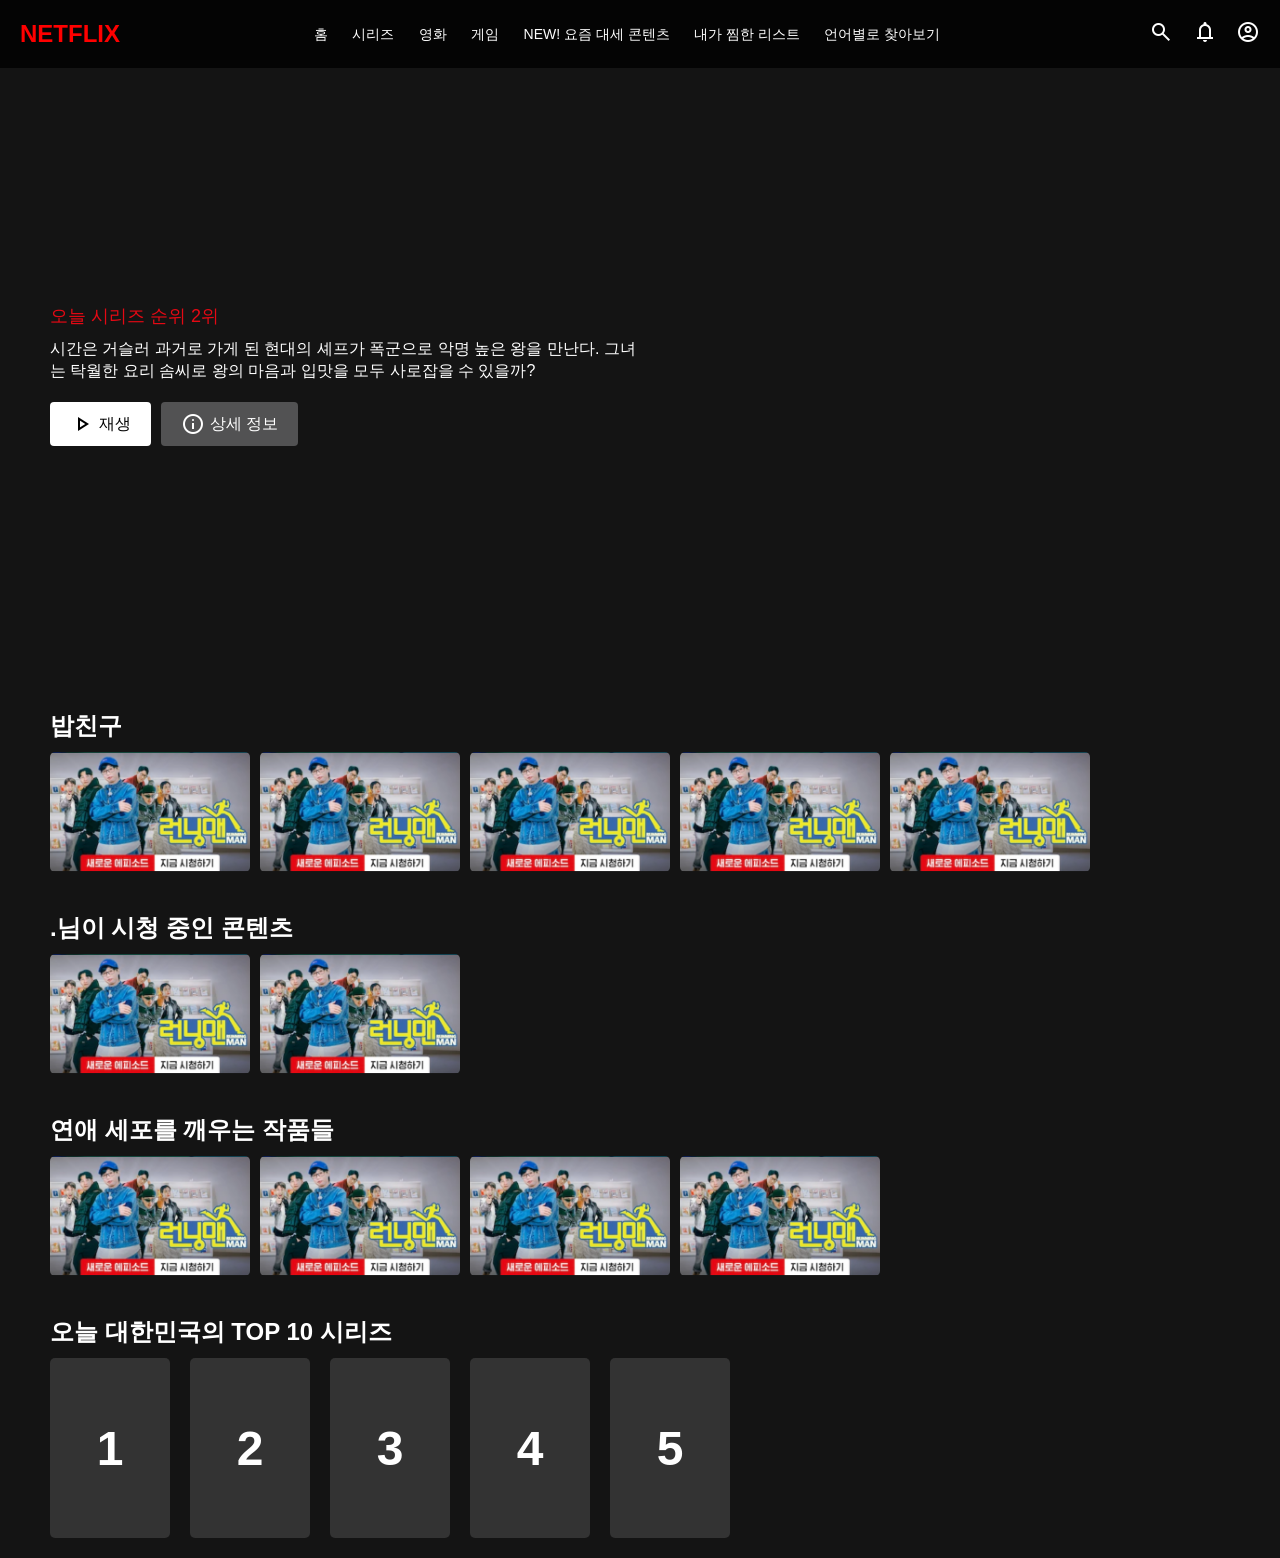
==== index.html @ c1e09744 "add basic structure" ====
<!DOCTYPE html>
<html lang="ko">
	<head>
		<meta charset="UTF-8" />
		<title>Netflix Clone - 김희원</title>
		<link rel="stylesheet" href="styles.css" />
		<!-- Use Material UI -->
		<link
			rel="stylesheet"
			href="https://fonts.googleapis.com/css2?family=Material+Symbols+Outlined:opsz,wght,FILL,GRAD@20..48,400,0,0"
		/>
	</head>
	<body>
		<!-- Header -->
		<header class="header">
			<div class="logo">NETFLIX</div>
			<nav class="nav">
				<a href="#">홈</a>
				<a href="#">시리즈</a>
				<a href="#">영화</a>
				<a href="#">게임</a>
				<a href="#">NEW! 요즘 대세 콘텐츠</a>
				<a href="#">내가 찜한 리스트</a>
				<a href="#">언어별로 찾아보기</a>
			</nav>
			<div class="icons">
				<span class="material-symbols-outlined" aria-label="검색">search</span>
				<span class="material-symbols-outlined" aria-label="알림"
					>notifications</span
				>
				<span class="material-symbols-outlined" aria-label="프로필"
					>account_circle</span
				>
			</div>
		</header>

		<!-- Hero Section -->
		<section class="hero">
			<div class="hero-content">
				<p class="rank">오늘 시리즈 순위 2위</p>
				<p class="desc">
					시간은 거슬러 과거로 가게 된 현대의 셰프가 폭군으로 악명 높은 왕을
					만난다. 그녀는 탁월한 요리 솜씨로 왕의 마음과 입맛을 모두 사로잡을 수
					있을까?
				</p>
				<div class="buttons">
					<button class="play">
						<span class="material-symbols-outlined">play_arrow</span> 재생
					</button>
					<button class="info">
						<span class="material-symbols-outlined">info</span> 상세 정보
					</button>
				</div>
			</div>
		</section>

		<!-- Content Rows -->
		<section class="row">
			<h2>밥친구</h2>
			<div class="row-posters">
				<img src="assets/runningman.png" alt="쇼1" />
				<img src="assets/runningman.png" alt="쇼2" />
				<img src="assets/runningman.png" alt="쇼3" />
				<img src="assets/runningman.png" alt="쇼4" />
				<img src="assets/runningman.png" alt="쇼5" />
			</div>
		</section>

		<section class="row">
			<h2>.님이 시청 중인 콘텐츠</h2>
			<div class="row-posters">
				<img src="assets/runningman.png" alt="쇼6" />
				<img src="assets/runningman.png" alt="쇼7" />
			</div>
		</section>

		<section class="row">
			<h2>연애 세포를 깨우는 작품들</h2>
			<div class="row-posters">
				<img src="assets/runningman.png" alt="쇼8" />
				<img src="assets/runningman.png" alt="쇼9" />
				<img src="assets/runningman.png" alt="쇼10" />
				<img src="assets/runningman.png" alt="쇼11" />
			</div>
		</section>

		<section class="row">
			<h2>오늘 대한민국의 TOP 10 시리즈</h2>
			<div class="top10">
				<div class="top-card">1</div>
				<div class="top-card">2</div>
				<div class="top-card">3</div>
				<div class="top-card">4</div>
				<div class="top-card">5</div>
			</div>
		</section>
	</body>
</html>
---- styles.css ----
/* Reset */
* {
	margin: 0;
	padding: 0;
	box-sizing: border-box;
}

body {
	background-color: #141414;
	color: #fff;
	font-family: Arial, sans-serif;
}

/* Header */
.header {
	display: flex;
	justify-content: space-between;
	align-items: center;
	padding: 20px;
	background: rgba(0, 0, 0, 0.8);
	position: fixed;
	top: 0;
	width: 100%;
	z-index: 10;
}

.logo {
	color: red;
	font-size: 24px;
	font-weight: bold;
}

.nav a {
	margin: 0 10px;
	color: #fff;
	text-decoration: none;
	font-size: 14px;
}

.icons span {
	margin-left: 15px;
	cursor: pointer;
}

/* Hero Section */
.hero {
	background: url("https://via.placeholder.com/1280x600") center center / cover
		no-repeat;
	height: 70vh;
	display: flex;
	align-items: center;
	padding-left: 50px;
	margin-top: 60px;
}

.hero-content {
	max-width: 600px;
}

.rank {
	font-size: 18px;
	margin-bottom: 10px;
	color: #e50914;
}

.desc {
	font-size: 16px;
	line-height: 1.4;
	margin-bottom: 20px;
}

.buttons button {
	padding: 10px 20px;
	margin-right: 10px;
	font-size: 16px;
	border: none;
	cursor: pointer;
	border-radius: 4px;
}

.buttons {
	display: flex;
	flex-direction: row;
}

.play {
	background: #fff;
	color: #000;
	justify-content: center;
	display: flex;
	align-items: center;
	gap: 5px;
}

.info {
	background: rgba(109, 109, 110, 0.7);
	color: #fff;
	justify-content: center;
	display: flex;
	align-items: center;
	gap: 5px;
}

/* Rows */
.row {
	padding: 20px 50px;
}

.row h2 {
	margin-bottom: 10px;
}

.row-posters {
	display: flex;
	gap: 10px;
	overflow-x: auto;
}

.row-posters img {
	width: 200px;
	height: 120px;
	object-fit: cover;
	border-radius: 5px;
	transition: transform 0.3s;
}

.row-posters img:hover {
	transform: scale(1.1);
}

/* Top 10 */
.top10 {
	display: flex;
	gap: 20px;
}

.top-card {
	width: 120px;
	height: 180px;
	background: #333;
	display: flex;
	justify-content: center;
	align-items: center;
	font-size: 48px;
	font-weight: bold;
	border-radius: 5px;
}
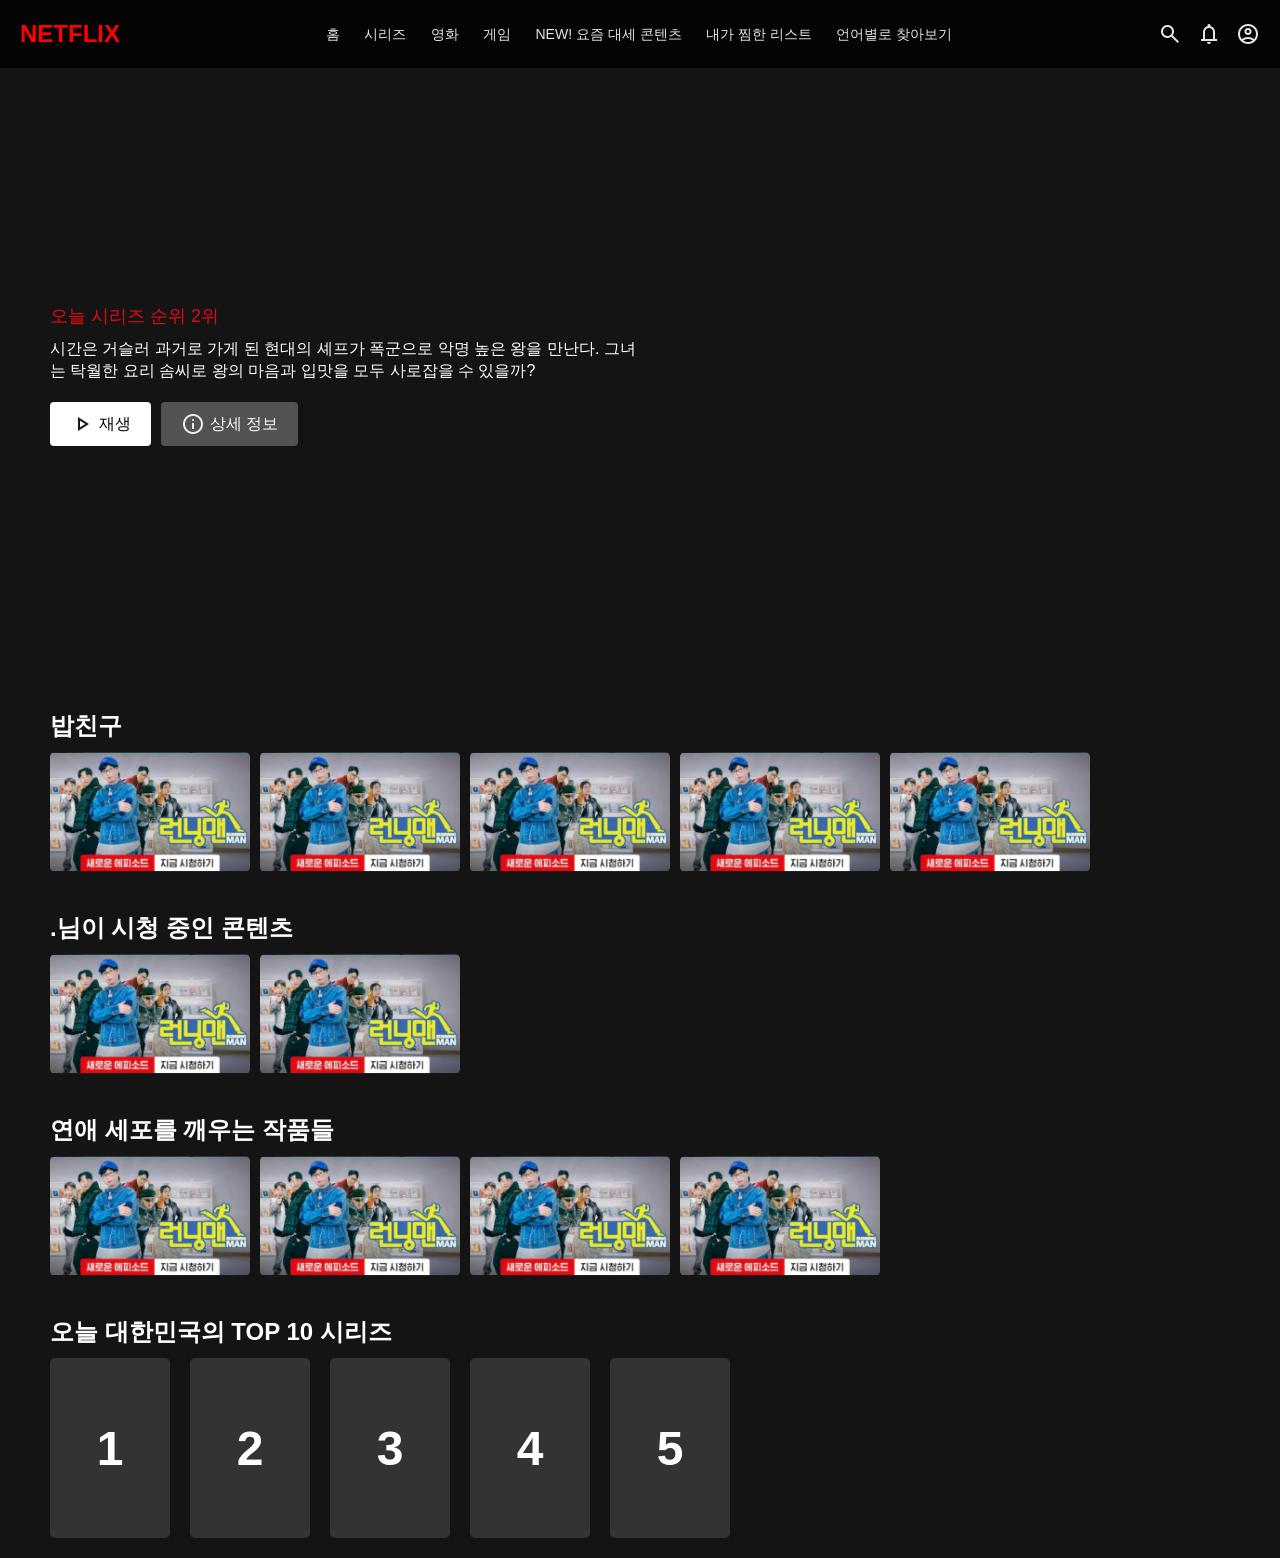
==== commit 311b7fd4: "fix html tags and add effects when hovering" ====
--- a/index.html
+++ b/index.html
@@ -13,7 +13,7 @@
 	<body>
 		<!-- Header -->
 		<header class="header">
-			<div class="logo">NETFLIX</div>
+			<h1 class="logo">NETFLIX</h1>
 			<nav class="nav">
 				<a href="#">홈</a>
 				<a href="#">시리즈</a>
@@ -24,13 +24,15 @@
 				<a href="#">언어별로 찾아보기</a>
 			</nav>
 			<div class="icons">
-				<span class="material-symbols-outlined" aria-label="검색">search</span>
-				<span class="material-symbols-outlined" aria-label="알림"
-					>notifications</span
-				>
-				<span class="material-symbols-outlined" aria-label="프로필"
-					>account_circle</span
-				>
+				<button class="icon-btn" aria-label="검색">
+					<span class="material-symbols-outlined">search</span>
+				</button>
+				<button class="icon-btn" aria-label="알림">
+					<span class="material-symbols-outlined">notifications</span>
+				</button>
+				<button class="icon-btn" aria-label="프로필">
+					<span class="material-symbols-outlined">account_circle</span>
+				</button>
 			</div>
 		</header>
 
@@ -44,10 +46,10 @@
 					있을까?
 				</p>
 				<div class="buttons">
-					<button class="play">
+					<button class="play" disabled>
 						<span class="material-symbols-outlined">play_arrow</span> 재생
 					</button>
-					<button class="info">
+					<button class="info" disabled>
 						<span class="material-symbols-outlined">info</span> 상세 정보
 					</button>
 				</div>
--- a/styles.css
+++ b/styles.css
@@ -35,11 +35,43 @@
 	color: #fff;
 	text-decoration: none;
 	font-size: 14px;
+	opacity: 0.9;
+	transition: transform 0.2s ease, opacity 0.2s ease;
+	display: inline-block;
 }
 
-.icons span {
-	margin-left: 15px;
+.nav a:hover {
+	opacity: 1;
+	transform: scale(1.1);
+}
+
+.icon-btn {
+	background: none;
+	border: none;
+	padding: 0;
+	margin: 0;
 	cursor: pointer;
+	display: flex;
+	align-items: center;
+	justify-content: center;
+	color: inherit;
+}
+
+.icon-btn:hover .material-symbols-outlined {
+	opacity: 1;
+	transform: scale(1.1);
+}
+
+.material-symbols-outlined {
+	font-size: 26px;
+	opacity: 0.9;
+	transition: transform 0.2s ease, opacity 0.2s ease;
+}
+
+.icons {
+	display: flex;
+	gap: 15px;
+	align-items: center;
 }
 
 /* Hero Section */
@@ -90,6 +122,15 @@
 	display: flex;
 	align-items: center;
 	gap: 5px;
+	border: none;
+	border-radius: 4px;
+	padding: 10px 20px;
+	cursor: pointer;
+	transition: background-color 0.2s ease;
+}
+
+.play:hover {
+	background: #e6e6e6;
 }
 
 .info {
@@ -99,6 +140,15 @@
 	display: flex;
 	align-items: center;
 	gap: 5px;
+	border: none;
+	border-radius: 4px;
+	padding: 10px 20px;
+	cursor: pointer;
+	transition: background-color 0.2s ease;
+}
+
+.info:hover {
+	background: rgba(109, 109, 110, 0.9);
 }
 
 /* Rows */
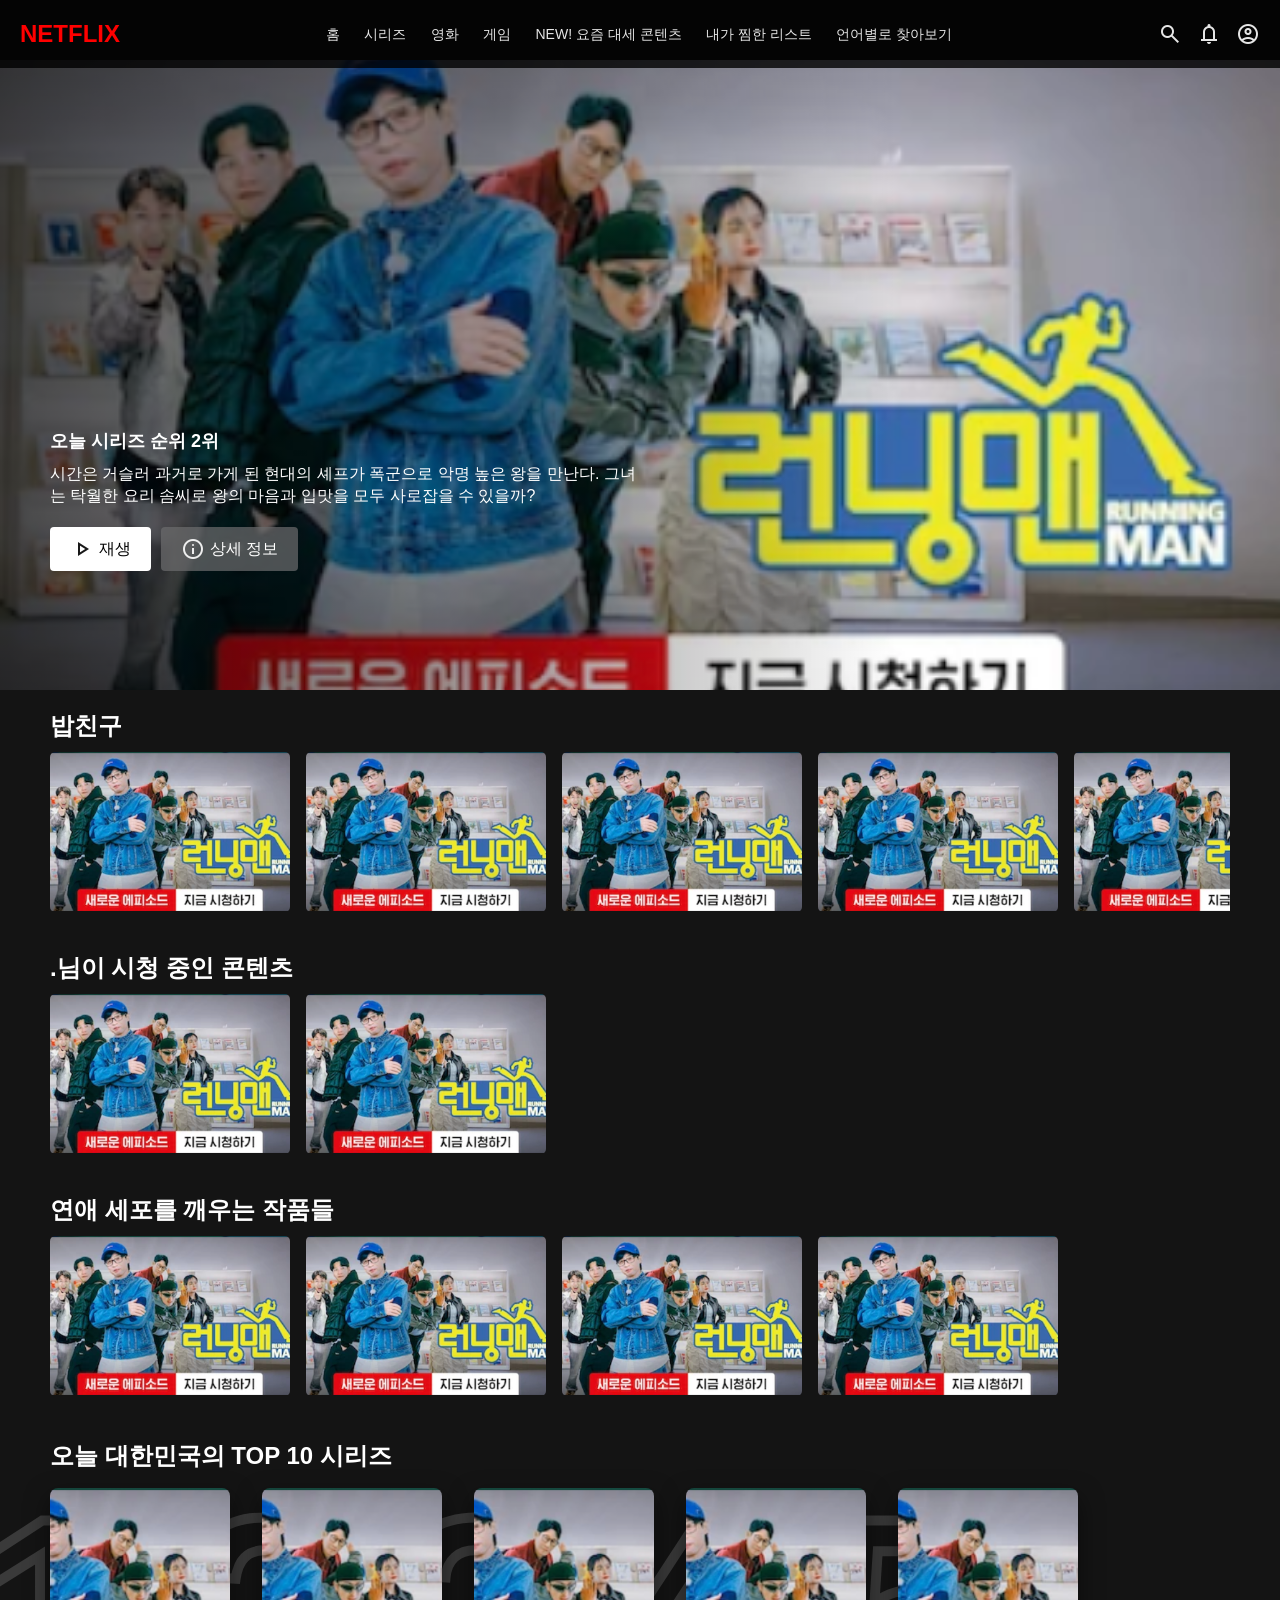
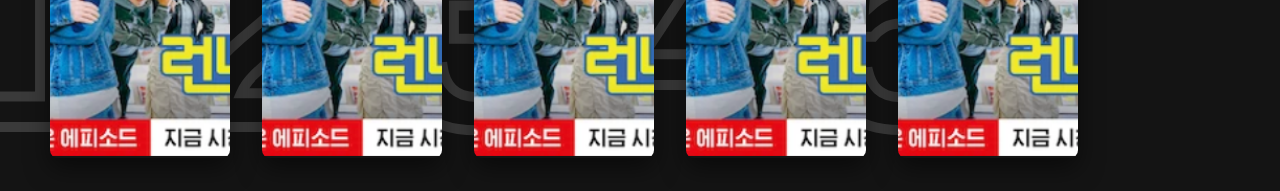
==== commit 0aa9b8c0: "modify top10 card design" ====
--- a/index.html
+++ b/index.html
@@ -38,20 +38,22 @@
 
 		<!-- Hero Section -->
 		<section class="hero">
-			<div class="hero-content">
-				<p class="rank">오늘 시리즈 순위 2위</p>
-				<p class="desc">
-					시간은 거슬러 과거로 가게 된 현대의 셰프가 폭군으로 악명 높은 왕을
-					만난다. 그녀는 탁월한 요리 솜씨로 왕의 마음과 입맛을 모두 사로잡을 수
-					있을까?
-				</p>
-				<div class="buttons">
-					<button class="play" disabled>
-						<span class="material-symbols-outlined">play_arrow</span> 재생
-					</button>
-					<button class="info" disabled>
-						<span class="material-symbols-outlined">info</span> 상세 정보
-					</button>
+			<div class="hero__inner">
+				<div class="hero-content">
+					<p class="rank">오늘 시리즈 순위 2위</p>
+					<p class="desc">
+						시간은 거슬러 과거로 가게 된 현대의 셰프가 폭군으로 악명 높은 왕을
+						만난다. 그녀는 탁월한 요리 솜씨로 왕의 마음과 입맛을 모두 사로잡을
+						수 있을까?
+					</p>
+					<div class="buttons">
+						<button class="play" disabled>
+							<span class="material-symbols-outlined">play_arrow</span> 재생
+						</button>
+						<button class="info" disabled>
+							<span class="material-symbols-outlined">info</span> 상세 정보
+						</button>
+					</div>
 				</div>
 			</div>
 		</section>
@@ -86,15 +88,40 @@
 			</div>
 		</section>
 
-		<section class="row">
-			<h2>오늘 대한민국의 TOP 10 시리즈</h2>
-			<div class="top10">
-				<div class="top-card">1</div>
-				<div class="top-card">2</div>
-				<div class="top-card">3</div>
-				<div class="top-card">4</div>
-				<div class="top-card">5</div>
-			</div>
+		<section class="row top10-section">
+			<h2>오늘 대한민국의 <strong>TOP 10</strong> 시리즈</h2>
+
+			<ol class="top10-list">
+				<li class="top10-item" data-rank="1">
+					<div class="poster-wrap">
+						<img class="poster-23" src="assets/runningman.png" alt="1" />
+					</div>
+				</li>
+
+				<li class="top10-item" data-rank="2">
+					<div class="poster-wrap">
+						<img class="poster-23" src="assets/runningman.png" alt="2" />
+					</div>
+				</li>
+
+				<li class="top10-item" data-rank="3">
+					<div class="poster-wrap">
+						<img class="poster-23" src="assets/runningman.png" alt="3" />
+					</div>
+				</li>
+
+				<li class="top10-item" data-rank="4">
+					<div class="poster-wrap">
+						<img class="poster-23" src="assets/runningman.png" alt="4" />
+					</div>
+				</li>
+
+				<li class="top10-item" data-rank="5">
+					<div class="poster-wrap">
+						<img class="poster-23" src="assets/runningman.png" alt="5" />
+					</div>
+				</li>
+			</ol>
 		</section>
 	</body>
 </html>
--- a/styles.css
+++ b/styles.css
@@ -76,13 +76,37 @@
 
 /* Hero Section */
 .hero {
-	background: url("https://via.placeholder.com/1280x600") center center / cover
-		no-repeat;
+	position: relative;
+	margin-top: 60px;
 	height: 70vh;
-	display: flex;
-	align-items: center;
+	min-height: 480px;
+	max-height: 720px;
+	display: flex;
+	align-items: center;
+	overflow: hidden;
+}
+
+.hero::before {
+	content: "";
+	position: absolute;
+	inset: 0;
+	background: linear-gradient(
+			90deg,
+			rgba(0, 0, 0, 0.65) 0%,
+			rgba(0, 0, 0, 0.35) 40%,
+			rgba(0, 0, 0, 0) 70%
+		),
+		url("assets/runningman.png") center / cover no-repeat;
+	z-index: 0;
+}
+
+.hero__inner {
+	width: 100%;
+	margin: 0 auto;
+	position: relative;
+	z-index: 1;
 	padding-left: 50px;
-	margin-top: 60px;
+	margin-top: 250px;
 }
 
 .hero-content {
@@ -92,7 +116,8 @@
 .rank {
 	font-size: 18px;
 	margin-bottom: 10px;
-	color: #e50914;
+	color: white;
+	font-weight: 600;
 }
 
 .desc {
@@ -162,16 +187,18 @@
 
 .row-posters {
 	display: flex;
-	gap: 10px;
+	gap: 16px;
 	overflow-x: auto;
 }
 
 .row-posters img {
-	width: 200px;
-	height: 120px;
+	width: 240px;
+	height: 160px;
 	object-fit: cover;
 	border-radius: 5px;
 	transition: transform 0.3s;
+	display: block;
+	flex: 0 0 auto;
 }
 
 .row-posters img:hover {
@@ -179,19 +206,60 @@
 }
 
 /* Top 10 */
-.top10 {
-	display: flex;
-	gap: 20px;
-}
-
-.top-card {
-	width: 120px;
-	height: 180px;
-	background: #333;
-	display: flex;
-	justify-content: center;
-	align-items: center;
-	font-size: 48px;
-	font-weight: bold;
-	border-radius: 5px;
-}
+.top10-section {
+	padding: 24px 50px;
+}
+.top10-section h2 {
+	margin-bottom: 16px;
+	font-size: 24px;
+}
+.top10-section h2 strong {
+	font-weight: 800;
+}
+
+.top10-list {
+	list-style: none;
+	display: flex;
+	gap: 32px;
+	counter-reset: rank;
+	position: relative;
+}
+
+.top10-item {
+	position: relative;
+	display: flex;
+	align-items: flex-end;
+}
+
+.top10-item::before {
+	content: attr(data-rank);
+	position: absolute;
+	left: -80px;
+	font-weight: 900;
+	font-size: 300px;
+	line-height: 0.9;
+	color: transparent;
+	-webkit-text-stroke: 10px rgba(255, 255, 255, 0.16);
+	text-stroke: 10px rgba(255, 255, 255, 0.16);
+	pointer-events: none;
+}
+
+.poster-wrap {
+	position: relative;
+	z-index: 1;
+	border-radius: 8px;
+	overflow: hidden;
+	box-shadow: 0 10px 24px rgba(0, 0, 0, 0.5);
+}
+
+.poster-23 {
+	width: 180px;
+	height: 270px;
+	object-fit: cover;
+	display: block;
+}
+
+.poster-wrap:hover {
+	transform: translateY(-2px);
+	transition: transform 0.2s ease;
+}
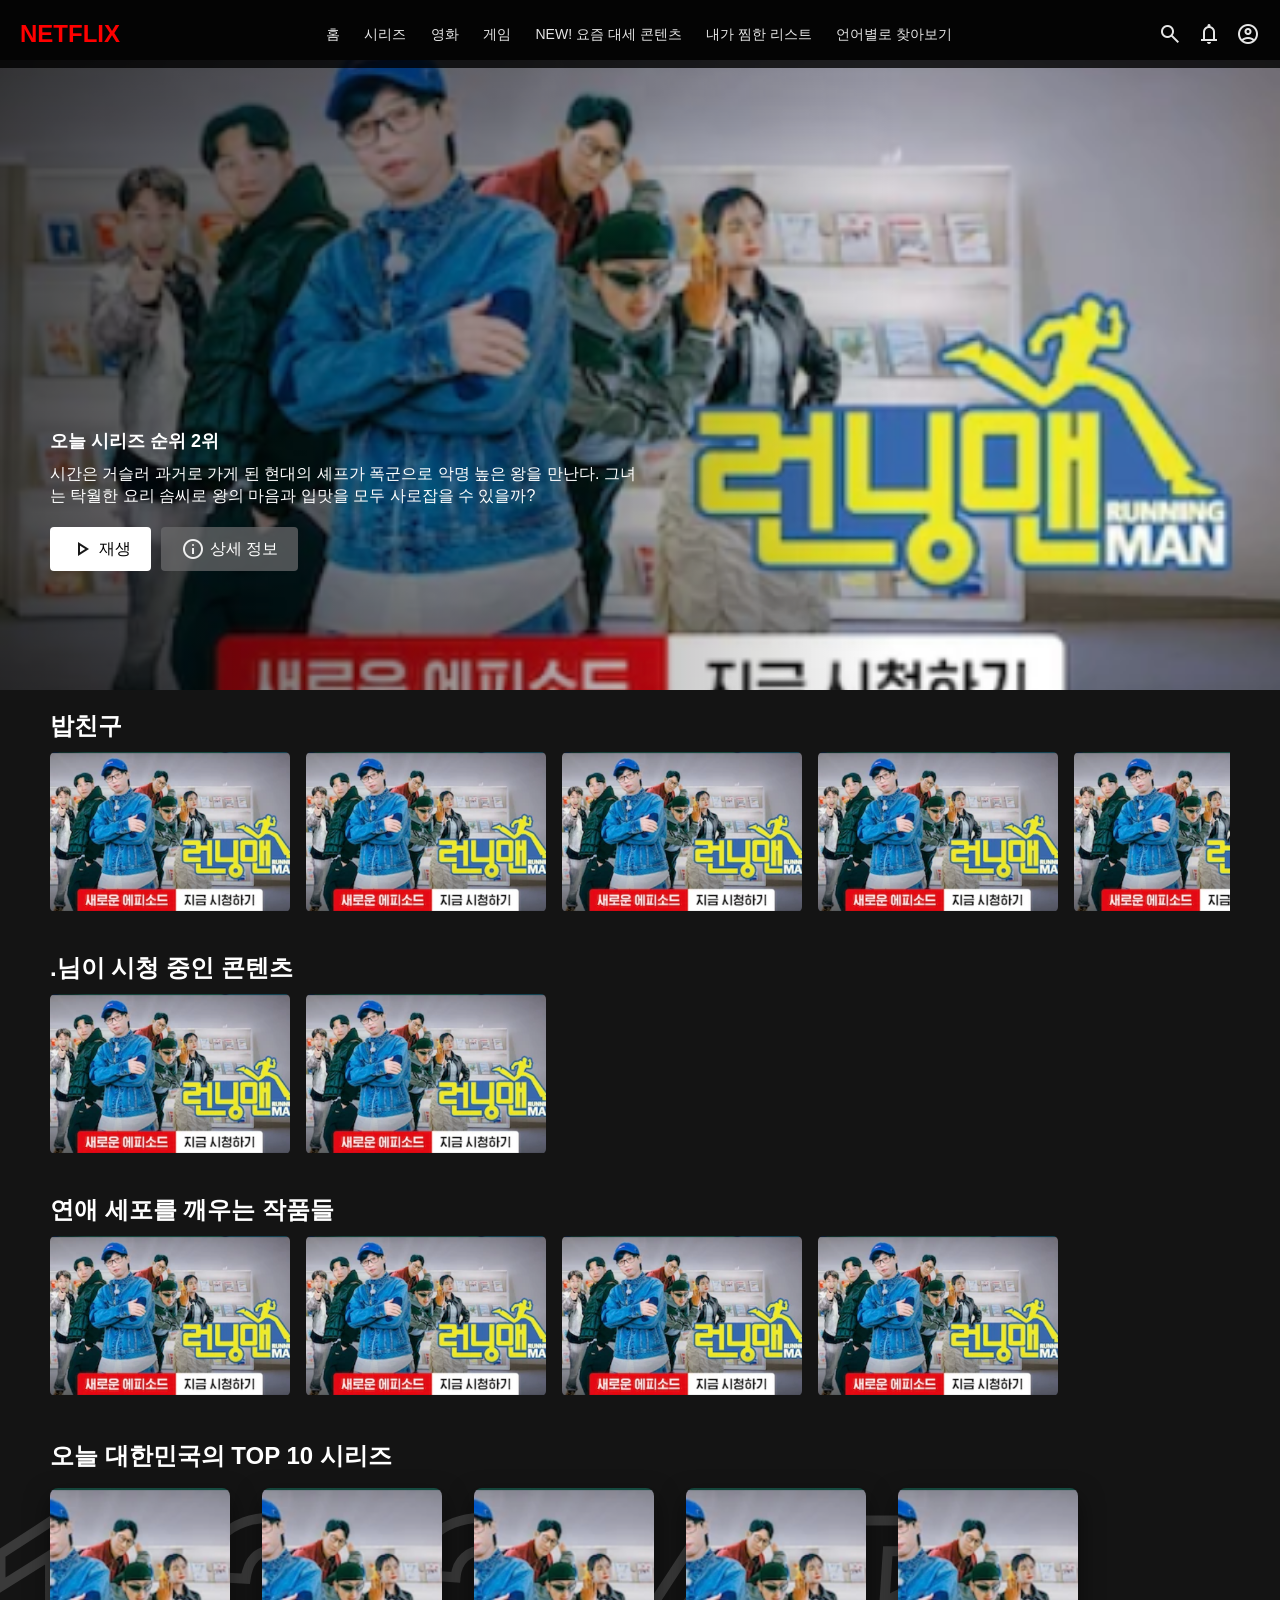
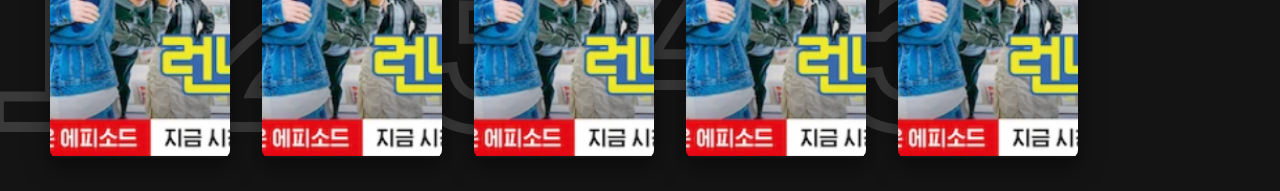
==== commit 55b95c4b: "add notification hovering effect" ====
--- a/index.html
+++ b/index.html
@@ -27,9 +27,41 @@
 				<button class="icon-btn" aria-label="검색">
 					<span class="material-symbols-outlined">search</span>
 				</button>
-				<button class="icon-btn" aria-label="알림">
+				<div class="icon-btn notif" aria-label="알림">
 					<span class="material-symbols-outlined">notifications</span>
-				</button>
+					<div class="notif-dropdown">
+						<ul>
+							<li>
+								<img src="assets/runningman.png" alt="알림1" />
+								<div class="notif-text">
+									<p class="notif-title">9월 12일 공개</p>
+									<p class="notif-desc">지금 예고편을 시청하세요</p>
+								</div>
+							</li>
+							<li>
+								<img src="assets/runningman.png" alt="알림2" />
+								<div class="notif-text">
+									<p class="notif-title">넷플릭스 '신규 콘텐츠 가이드'</p>
+									<p class="notif-desc">공개 예정작을 살펴보세요</p>
+								</div>
+							</li>
+							<li>
+								<img src="assets/runningman.png" alt="알림3" />
+								<div class="notif-text">
+									<p class="notif-title">신규 콘텐츠</p>
+									<p class="notif-desc">나는 생존자다</p>
+								</div>
+							</li>
+							<li>
+								<img src="assets/runningman.png" alt="알림4" />
+								<div class="notif-text">
+									<p class="notif-title">웬즈데이 시즌 2</p>
+									<p class="notif-desc">손맛이 다른 세계가 온다</p>
+								</div>
+							</li>
+						</ul>
+					</div>
+				</div>
 				<button class="icon-btn" aria-label="프로필">
 					<span class="material-symbols-outlined">account_circle</span>
 				</button>
@@ -123,5 +155,32 @@
 				</li>
 			</ol>
 		</section>
+		<script type="module">
+			function initNotifDropdown() {
+				const notif = document.querySelector(".notif");
+				if (!notif) return;
+				const dropdown = notif.querySelector(".notif-dropdown");
+				if (!dropdown) return;
+
+				notif.addEventListener("mouseenter", () =>
+					dropdown.classList.add("active")
+				);
+				notif.addEventListener("mouseleave", () =>
+					dropdown.classList.remove("active")
+				);
+
+				notif.addEventListener("focusin", () =>
+					dropdown.classList.add("active")
+				);
+				notif.addEventListener("focusout", (e) => {
+					if (!notif.contains(e.relatedTarget))
+						dropdown.classList.remove("active");
+				});
+			}
+
+			window.addEventListener("DOMContentLoaded", () => {
+				initNotifDropdown();
+			});
+		</script>
 	</body>
 </html>
--- a/styles.css
+++ b/styles.css
@@ -72,6 +72,69 @@
 	display: flex;
 	gap: 15px;
 	align-items: center;
+}
+
+.notif-dropdown {
+	position: absolute;
+	right: 0;
+	top: 50px;
+	width: 380px;
+	background: rgba(20, 20, 20, 0.95);
+	border-radius: 8px;
+	padding: 10px 0;
+	box-shadow: 0 10px 24px rgba(0, 0, 0, 0.5);
+	opacity: 0;
+	pointer-events: none;
+	transition: opacity 0.2s ease;
+}
+
+.notif-dropdown.active {
+	opacity: 1;
+	pointer-events: auto;
+}
+
+.notif-dropdown ul {
+	list-style: none;
+	margin: 0;
+	padding: 0;
+}
+
+.notif-dropdown li {
+	display: flex;
+	align-items: center;
+	padding: 10px;
+	gap: 12px;
+	cursor: pointer;
+	transition: background 0.2s ease;
+}
+
+.notif-dropdown li:hover {
+	background: rgba(255, 255, 255, 0.1);
+}
+
+.notif-dropdown img {
+	width: 64px;
+	height: 64px;
+	object-fit: cover;
+	border-radius: 4px;
+	flex-shrink: 0;
+}
+
+.notif-text {
+	display: flex;
+	flex-direction: column;
+}
+
+.notif-title {
+	font-size: 14px;
+	font-weight: bold;
+	margin-bottom: 4px;
+	color: #fff;
+}
+
+.notif-desc {
+	font-size: 12px;
+	color: #bbb;
 }
 
 /* Hero Section */
@@ -234,13 +297,12 @@
 .top10-item::before {
 	content: attr(data-rank);
 	position: absolute;
-	left: -80px;
+	left: -70px;
 	font-weight: 900;
 	font-size: 300px;
 	line-height: 0.9;
 	color: transparent;
 	-webkit-text-stroke: 10px rgba(255, 255, 255, 0.16);
-	text-stroke: 10px rgba(255, 255, 255, 0.16);
 	pointer-events: none;
 }
 
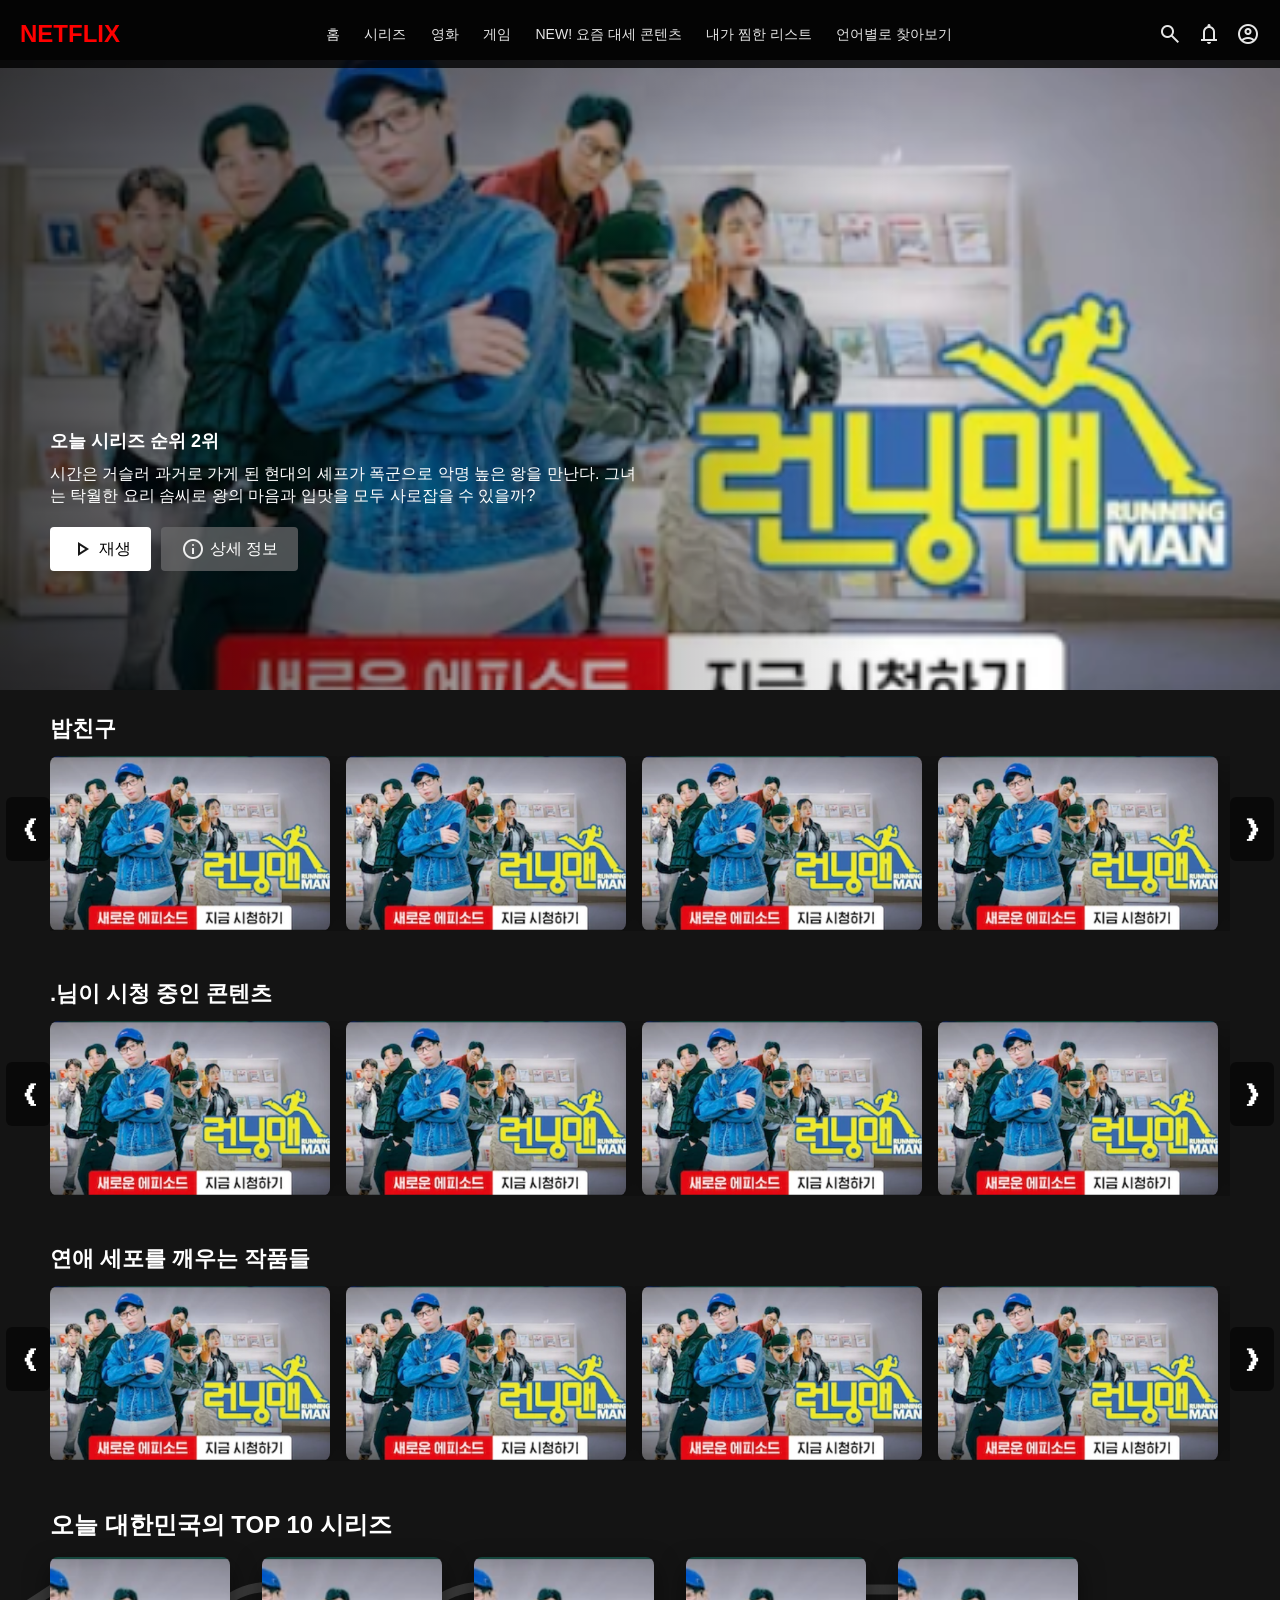
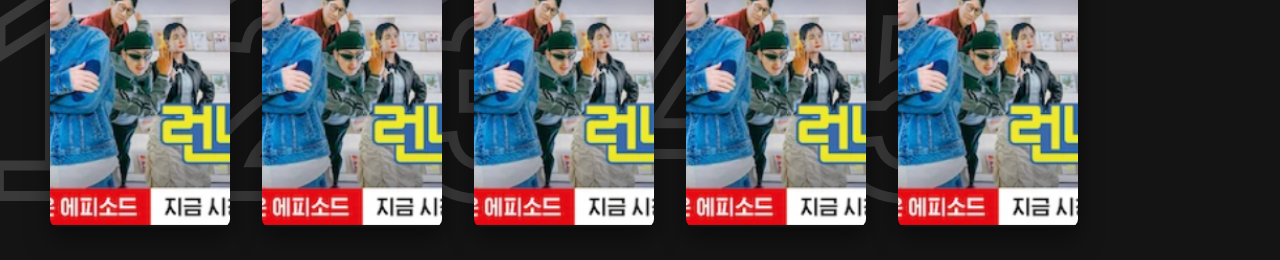
==== commit 76326275: "add infinite card carousel feature" ====
--- a/index.html
+++ b/index.html
@@ -62,8 +62,51 @@
 						</ul>
 					</div>
 				</div>
-				<button class="icon-btn" aria-label="프로필">
+				<button class="icon-btn profile" aria-label="프로필">
 					<span class="material-symbols-outlined">account_circle</span>
+
+					<div class="profile-dropdown" role="menu" aria-hidden="true">
+						<div class="caret"></div>
+						<ul class="profile-list">
+							<li class="profile-item">
+								<img src="assets/runningman.png" alt="사용자1" class="avatar" />
+								<span>사용자1</span>
+							</li>
+							<li class="profile-item">
+								<img src="assets/runningman.png" alt="사용자2" class="avatar" />
+								<span>사용자2</span>
+							</li>
+							<li class="profile-item">
+								<img src="assets/runningman.png" alt="키즈" class="avatar" />
+								<span>키즈</span>
+							</li>
+
+							<li class="divider" role="separator"></li>
+
+							<li class="menu-item">
+								<span class="material-symbols-outlined">edit</span>
+								<span>프로필 관리</span>
+							</li>
+							<li class="menu-item">
+								<span class="material-symbols-outlined">switch_account</span>
+								<span>프로필 이전</span>
+							</li>
+							<li class="menu-item">
+								<span class="material-symbols-outlined"
+									>settings_account_box</span
+								>
+								<span>계정</span>
+							</li>
+							<li class="menu-item">
+								<span class="material-symbols-outlined">help</span>
+								<span>고객 센터</span>
+							</li>
+
+							<li class="divider" role="separator"></li>
+
+							<li class="logout">넷플릭스에서 로그아웃</li>
+						</ul>
+					</div>
 				</button>
 			</div>
 		</header>
@@ -91,35 +134,73 @@
 		</section>
 
 		<!-- Content Rows -->
-		<section class="row">
+		<section class="carousel-row" data-carousel>
 			<h2>밥친구</h2>
-			<div class="row-posters">
-				<img src="assets/runningman.png" alt="쇼1" />
-				<img src="assets/runningman.png" alt="쇼2" />
-				<img src="assets/runningman.png" alt="쇼3" />
-				<img src="assets/runningman.png" alt="쇼4" />
-				<img src="assets/runningman.png" alt="쇼5" />
-			</div>
-		</section>
-
-		<section class="row">
+
+			<button class="cr-btn prev" aria-label="이전">&#10094;</button>
+			<div class="cr-viewport">
+				<div class="cr-track">
+					<div class="cr-card"><img src="assets/runningman.png" alt="1" /></div>
+					<div class="cr-card"><img src="assets/runningman.png" alt="2" /></div>
+					<div class="cr-card"><img src="assets/runningman.png" alt="3" /></div>
+					<div class="cr-card"><img src="assets/runningman.png" alt="4" /></div>
+					<div class="cr-card"><img src="assets/runningman.png" alt="5" /></div>
+					<div class="cr-card"><img src="assets/runningman.png" alt="6" /></div>
+					<div class="cr-card"><img src="assets/runningman.png" alt="7" /></div>
+					<div class="cr-card"><img src="assets/runningman.png" alt="8" /></div>
+					<div class="cr-card"><img src="assets/runningman.png" alt="9" /></div>
+					<div class="cr-card">
+						<img src="assets/runningman.png" alt="10" />
+					</div>
+				</div>
+			</div>
+			<button class="cr-btn next" aria-label="다음">&#10095;</button>
+		</section>
+
+		<section class="carousel-row" data-carousel>
 			<h2>.님이 시청 중인 콘텐츠</h2>
-			<div class="row-posters">
-				<img src="assets/runningman.png" alt="쇼6" />
-				<img src="assets/runningman.png" alt="쇼7" />
-			</div>
-		</section>
-
-		<section class="row">
+
+			<button class="cr-btn prev" aria-label="이전">&#10094;</button>
+			<div class="cr-viewport">
+				<div class="cr-track">
+					<div class="cr-card"><img src="assets/runningman.png" alt="1" /></div>
+					<div class="cr-card"><img src="assets/runningman.png" alt="2" /></div>
+					<div class="cr-card"><img src="assets/runningman.png" alt="3" /></div>
+					<div class="cr-card"><img src="assets/runningman.png" alt="4" /></div>
+					<div class="cr-card"><img src="assets/runningman.png" alt="5" /></div>
+					<div class="cr-card"><img src="assets/runningman.png" alt="6" /></div>
+					<div class="cr-card"><img src="assets/runningman.png" alt="7" /></div>
+					<div class="cr-card"><img src="assets/runningman.png" alt="8" /></div>
+					<div class="cr-card"><img src="assets/runningman.png" alt="9" /></div>
+					<div class="cr-card">
+						<img src="assets/runningman.png" alt="10" />
+					</div>
+				</div>
+			</div>
+			<button class="cr-btn next" aria-label="다음">&#10095;</button>
+		</section>
+
+		<section class="carousel-row" data-carousel>
 			<h2>연애 세포를 깨우는 작품들</h2>
-			<div class="row-posters">
-				<img src="assets/runningman.png" alt="쇼8" />
-				<img src="assets/runningman.png" alt="쇼9" />
-				<img src="assets/runningman.png" alt="쇼10" />
-				<img src="assets/runningman.png" alt="쇼11" />
-			</div>
-		</section>
-
+			<button class="cr-btn prev" aria-label="이전">&#10094;</button>
+			<div class="cr-viewport">
+				<div class="cr-track">
+					<div class="cr-card"><img src="assets/runningman.png" alt="1" /></div>
+					<div class="cr-card"><img src="assets/runningman.png" alt="2" /></div>
+					<div class="cr-card"><img src="assets/runningman.png" alt="3" /></div>
+					<div class="cr-card"><img src="assets/runningman.png" alt="4" /></div>
+					<div class="cr-card"><img src="assets/runningman.png" alt="5" /></div>
+					<div class="cr-card"><img src="assets/runningman.png" alt="6" /></div>
+					<div class="cr-card"><img src="assets/runningman.png" alt="7" /></div>
+					<div class="cr-card"><img src="assets/runningman.png" alt="8" /></div>
+					<div class="cr-card"><img src="assets/runningman.png" alt="9" /></div>
+					<div class="cr-card">
+						<img src="assets/runningman.png" alt="10" />
+					</div>
+				</div>
+			</div>
+			<button class="cr-btn next" aria-label="다음">&#10095;</button>
+		</section>
 		<section class="row top10-section">
 			<h2>오늘 대한민국의 <strong>TOP 10</strong> 시리즈</h2>
 
@@ -155,32 +236,6 @@
 				</li>
 			</ol>
 		</section>
-		<script type="module">
-			function initNotifDropdown() {
-				const notif = document.querySelector(".notif");
-				if (!notif) return;
-				const dropdown = notif.querySelector(".notif-dropdown");
-				if (!dropdown) return;
-
-				notif.addEventListener("mouseenter", () =>
-					dropdown.classList.add("active")
-				);
-				notif.addEventListener("mouseleave", () =>
-					dropdown.classList.remove("active")
-				);
-
-				notif.addEventListener("focusin", () =>
-					dropdown.classList.add("active")
-				);
-				notif.addEventListener("focusout", (e) => {
-					if (!notif.contains(e.relatedTarget))
-						dropdown.classList.remove("active");
-				});
-			}
-
-			window.addEventListener("DOMContentLoaded", () => {
-				initNotifDropdown();
-			});
-		</script>
+		<script src="app.js" defer></script>
 	</body>
 </html>
--- a/styles.css
+++ b/styles.css
@@ -72,6 +72,10 @@
 	display: flex;
 	gap: 15px;
 	align-items: center;
+}
+
+.notif {
+	position: relative;
 }
 
 .notif-dropdown {
@@ -88,7 +92,8 @@
 	transition: opacity 0.2s ease;
 }
 
-.notif-dropdown.active {
+.notif:hover .notif-dropdown,
+.notif:focus-within .notif-dropdown {
 	opacity: 1;
 	pointer-events: auto;
 }
@@ -135,6 +140,107 @@
 .notif-desc {
 	font-size: 12px;
 	color: #bbb;
+}
+
+.profile {
+	position: relative;
+}
+
+.profile-dropdown {
+	position: absolute;
+	right: 0;
+	top: 42px;
+	width: 280px;
+	background: rgba(20, 20, 20, 0.95);
+	border: 1px solid rgba(255, 255, 255, 0.12);
+	border-radius: 8px;
+	box-shadow: 0 10px 24px rgba(0, 0, 0, 0.5);
+	opacity: 0;
+	pointer-events: none;
+	transition: opacity 0.18s ease;
+	padding: 8px 0;
+	z-index: 20;
+}
+
+.profile-dropdown .caret {
+	position: absolute;
+	right: 18px;
+	top: -8px;
+	width: 0;
+	height: 0;
+	border-left: 8px solid transparent;
+	border-right: 8px solid transparent;
+	border-bottom: 8px solid rgba(20, 20, 20, 0.95);
+}
+
+.profile:hover .profile-dropdown,
+.profile:focus-within .profile-dropdown {
+	opacity: 1;
+	pointer-events: auto;
+}
+
+.profile-list {
+	list-style: none;
+	margin: 0;
+	padding: 0;
+}
+
+.profile-item {
+	display: flex;
+	align-items: center;
+	gap: 12px;
+	padding: 10px 14px;
+	cursor: pointer;
+}
+.profile-item:hover {
+	background: rgba(255, 255, 255, 0.08);
+}
+
+.avatar {
+	width: 36px;
+	height: 36px;
+	border-radius: 6px;
+	object-fit: cover;
+	flex-shrink: 0;
+}
+
+.profile-item span {
+	font-size: 14px;
+	color: #fff;
+}
+
+.divider {
+	height: 1px;
+	margin: 8px 0;
+	background: rgba(255, 255, 255, 0.14);
+}
+
+.menu-item {
+	display: flex;
+	align-items: center;
+	gap: 10px;
+	padding: 10px 14px;
+	cursor: pointer;
+	color: #e6e6e6;
+	font-size: 14px;
+}
+.menu-item .material-symbols-outlined {
+	font-size: 20px;
+	opacity: 0.9;
+}
+.menu-item:hover {
+	background: rgba(255, 255, 255, 0.08);
+}
+
+.logout {
+	padding: 14px;
+	text-align: center;
+	color: #fff;
+	opacity: 0.9;
+	cursor: pointer;
+}
+.logout:hover {
+	background: rgba(255, 255, 255, 0.08);
 }
 
 /* Hero Section */
@@ -325,3 +431,81 @@
 	transform: translateY(-2px);
 	transition: transform 0.2s ease;
 }
+
+.carousel-row {
+	position: relative;
+	padding: 24px 50px;
+}
+
+.carousel-row h2 {
+	margin-bottom: 12px;
+	font-size: 22px;
+}
+
+.cr-viewport {
+	overflow: hidden;
+	position: relative;
+}
+
+.cr-track {
+	display: flex;
+	gap: 16px;
+	will-change: transform;
+	transition: transform 0.45s ease;
+}
+
+.cr-card {
+	flex: 0 0 auto;
+	width: 240px;
+	height: 160px;
+	border-radius: 8px;
+	overflow: hidden;
+	box-shadow: 0 8px 24px rgba(0, 0, 0, 0.45);
+	transform-origin: center left;
+	transition: transform 0.25s ease, box-shadow 0.25s ease;
+}
+.cr-card img {
+	width: 100%;
+	height: 100%;
+	object-fit: cover;
+	display: block;
+}
+.cr-card:hover {
+	transform: scale(1.06);
+	box-shadow: 0 12px 32px rgba(0, 0, 0, 0.55);
+}
+
+.cr-btn {
+	position: absolute;
+	top: calc(50% + 6px);
+	transform: translateY(-50%);
+	background: rgba(0, 0, 0, 0.55);
+	border: none;
+	color: #fff;
+	font-size: 30px;
+	width: 44px;
+	height: 64px;
+	cursor: pointer;
+	display: flex;
+	align-items: center;
+	justify-content: center;
+	border-radius: 6px;
+	transition: background 0.2s ease, opacity 0.2s ease;
+	z-index: 2;
+}
+.cr-btn:hover {
+	background: rgba(0, 0, 0, 0.85);
+}
+.cr-btn.prev {
+	left: 6px;
+}
+.cr-btn.next {
+	right: 6px;
+}
+
+@media (min-width: 1200px) {
+	.cr-card {
+		width: 280px;
+		height: 175px;
+	}
+}
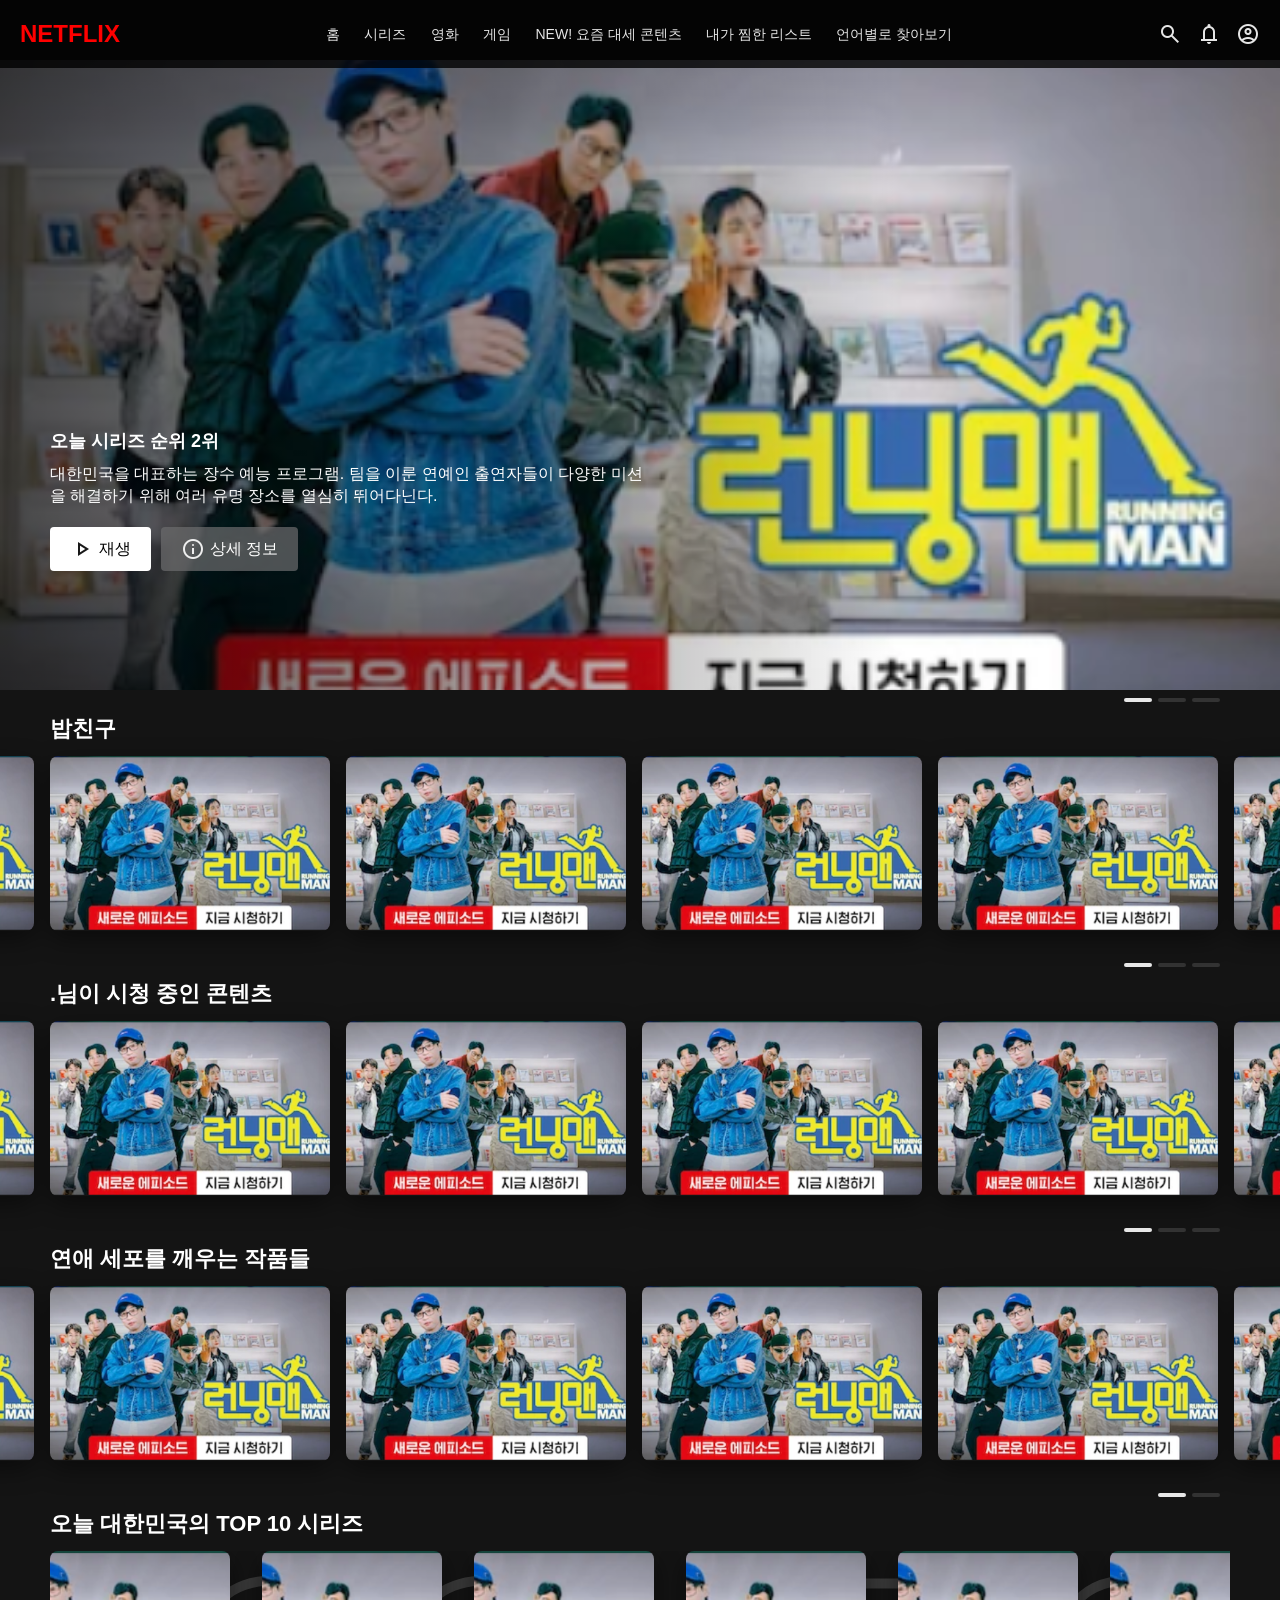
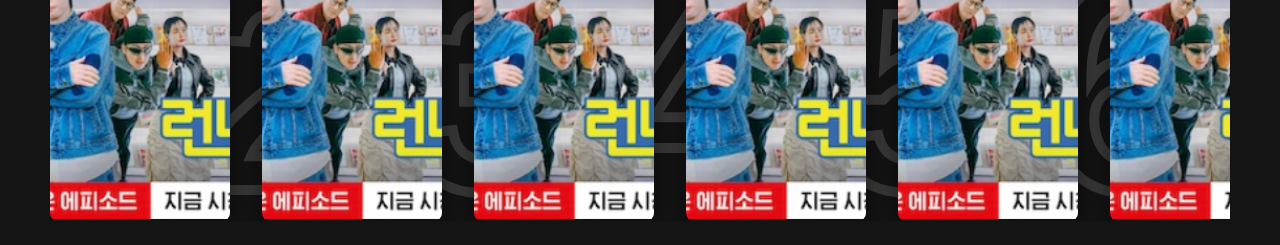
==== commit 4571691d: "add pagination feature to the top10 section" ====
--- a/index.html
+++ b/index.html
@@ -117,9 +117,8 @@
 				<div class="hero-content">
 					<p class="rank">오늘 시리즈 순위 2위</p>
 					<p class="desc">
-						시간은 거슬러 과거로 가게 된 현대의 셰프가 폭군으로 악명 높은 왕을
-						만난다. 그녀는 탁월한 요리 솜씨로 왕의 마음과 입맛을 모두 사로잡을
-						수 있을까?
+						대한민국을 대표하는 장수 예능 프로그램. 팀을 이룬 연예인 출연자들이
+						다양한 미션을 해결하기 위해 여러 유명 장소를 열심히 뛰어다닌다.
 					</p>
 					<div class="buttons">
 						<button class="play" disabled>
@@ -234,6 +233,35 @@
 						<img class="poster-23" src="assets/runningman.png" alt="5" />
 					</div>
 				</li>
+				<li class="top10-item" data-rank="6">
+					<div class="poster-wrap">
+						<img class="poster-23" src="assets/runningman.png" alt="6" />
+					</div>
+				</li>
+
+				<li class="top10-item" data-rank="7">
+					<div class="poster-wrap">
+						<img class="poster-23" src="assets/runningman.png" alt="7" />
+					</div>
+				</li>
+
+				<li class="top10-item" data-rank="8">
+					<div class="poster-wrap">
+						<img class="poster-23" src="assets/runningman.png" alt="8" />
+					</div>
+				</li>
+
+				<li class="top10-item" data-rank="9">
+					<div class="poster-wrap">
+						<img class="poster-23" src="assets/runningman.png" alt="9" />
+					</div>
+				</li>
+
+				<li class="top10-item" data-rank="10">
+					<div class="poster-wrap">
+						<img class="poster-23" src="assets/runningman.png" alt="10" />
+					</div>
+				</li>
 			</ol>
 		</section>
 		<script src="app.js" defer></script>
--- a/styles.css
+++ b/styles.css
@@ -443,7 +443,6 @@
 }
 
 .cr-viewport {
-	overflow: hidden;
 	position: relative;
 }
 
@@ -477,30 +476,81 @@
 
 .cr-btn {
 	position: absolute;
-	top: calc(50% + 6px);
-	transform: translateY(-50%);
-	background: rgba(0, 0, 0, 0.55);
-	border: none;
-	color: #fff;
-	font-size: 30px;
-	width: 44px;
-	height: 64px;
-	cursor: pointer;
+	top: 0;
+	bottom: 0;
+	transform: none;
+	border: 0;
+	color: #fff;
+	font-size: 40px;
+	width: 72px;
 	display: flex;
 	align-items: center;
 	justify-content: center;
-	border-radius: 6px;
-	transition: background 0.2s ease, opacity 0.2s ease;
+	cursor: pointer;
 	z-index: 2;
-}
-.cr-btn:hover {
+
+	opacity: 0;
+	pointer-events: none;
+	background: transparent;
+	transition: opacity 0.2s ease, background 0.25s ease;
+}
+
+.carousel-row:hover .cr-btn {
+	opacity: 1;
+	pointer-events: auto;
+}
+
+.carousel-row:hover .cr-btn.prev {
+	left: 0;
+	background: linear-gradient(
+		90deg,
+		rgba(0, 0, 0, 0.65) 0%,
+		rgba(0, 0, 0, 0.35) 55%,
+		rgba(0, 0, 0, 0) 100%
+	);
+}
+
+.carousel-row:hover .cr-btn.next {
+	right: 0;
+	background: linear-gradient(
+		270deg,
+		rgba(0, 0, 0, 0.65) 0%,
+		rgba(0, 0, 0, 0.35) 55%,
+		rgba(0, 0, 0, 0) 100%
+	);
+}
+
+.carousel-row:hover .cr-btn:hover {
+	background: linear-gradient(
+		90deg,
+		rgba(0, 0, 0, 0.8) 0%,
+		rgba(0, 0, 0, 0.5) 55%,
+		rgba(0, 0, 0, 0) 100%
+	);
+}
+.carousel-row:hover .cr-btn.next:hover {
+	background: linear-gradient(
+		270deg,
+		rgba(0, 0, 0, 0.8) 0%,
+		rgba(0, 0, 0, 0.5) 55%,
+		rgba(0, 0, 0, 0) 100%
+	);
+}
+
+.cr-btn.prev {
+	left: 0;
+}
+.cr-btn.next {
+	right: 0;
+}
+
+.carousel-row:hover .cr-btn {
+	opacity: 1;
+	pointer-events: auto;
+}
+
+.carousel-row:hover .cr-btn:hover {
 	background: rgba(0, 0, 0, 0.85);
-}
-.cr-btn.prev {
-	left: 6px;
-}
-.cr-btn.next {
-	right: 6px;
 }
 
 @media (min-width: 1200px) {
@@ -509,3 +559,27 @@
 		height: 175px;
 	}
 }
+
+.cr-pagination {
+	position: absolute;
+	top: 8px;
+	right: 60px;
+	display: flex;
+	gap: 6px;
+	z-index: 3;
+	pointer-events: none;
+}
+
+.cr-pagination .bar {
+	width: 28px;
+	height: 4px;
+	border-radius: 2px;
+	background: rgba(255, 255, 255, 0.22);
+	opacity: 0.6;
+	transition: background 0.2s ease, opacity 0.2s ease, width 0.2s ease;
+}
+
+.cr-pagination .bar.active {
+	background: rgba(255, 255, 255, 0.9);
+	opacity: 1;
+}
